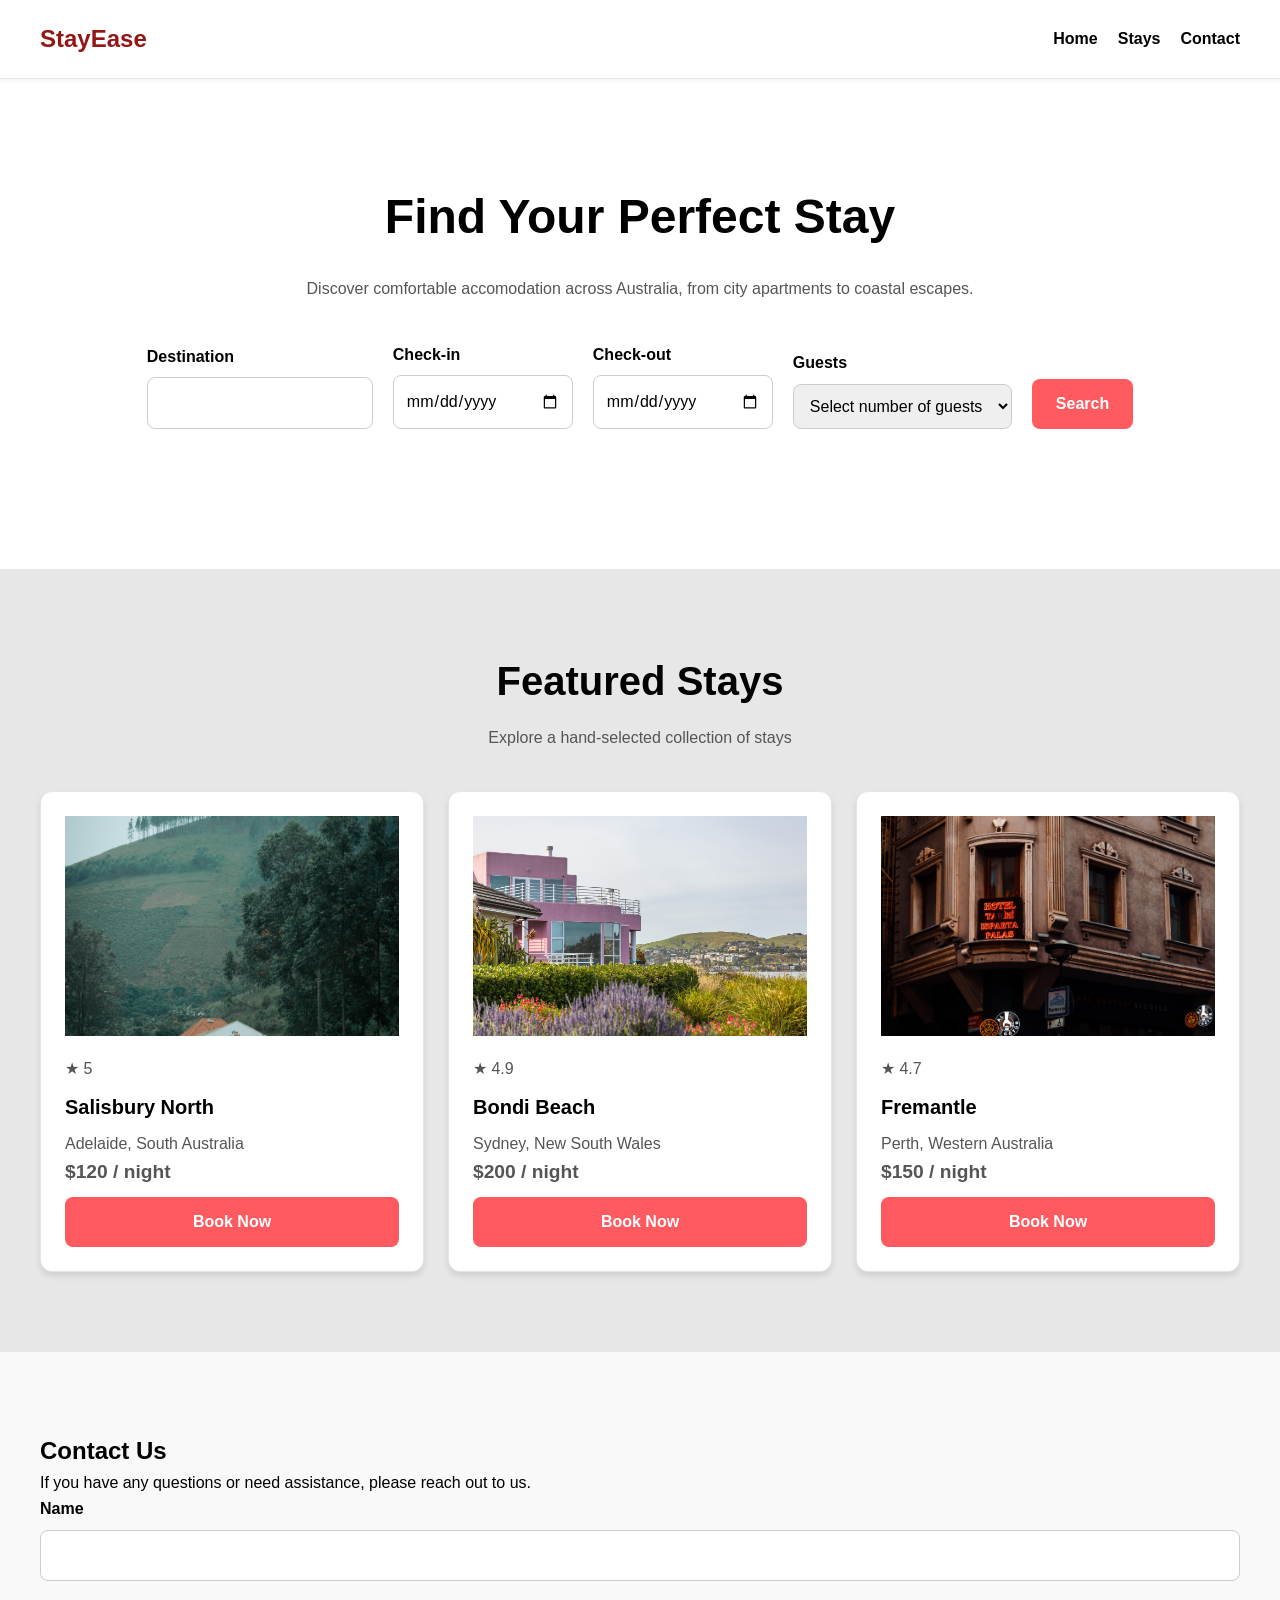
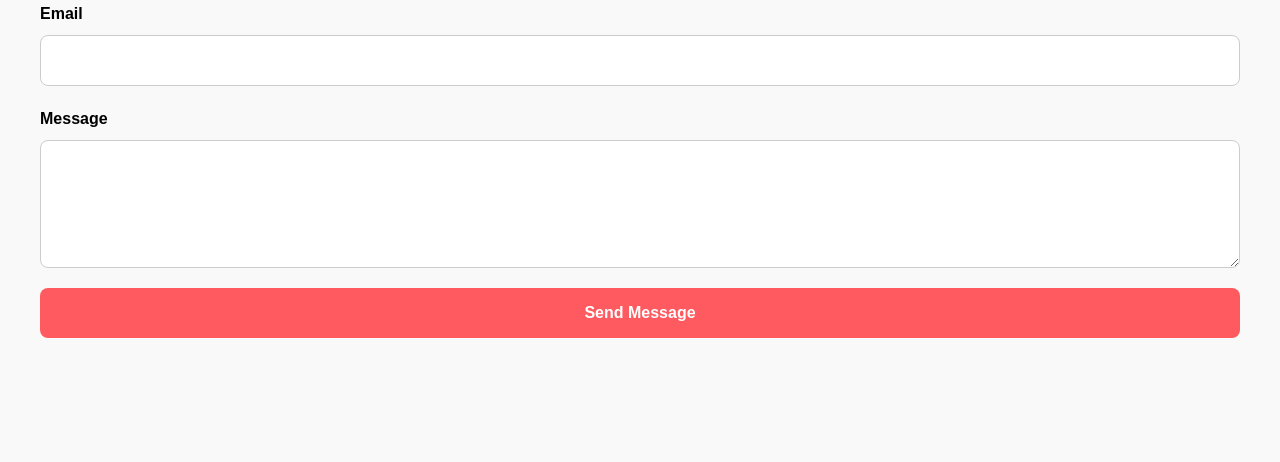
==== index.html @ 3d60852c "moving to out of folder" ====
<!DOCTYPE html>
<html lang="en">
<head>
    <meta charset="UTF-8">
    <meta name="viewport" content="width=device-width, initial-scale=1.0">
    <title>StayEase</title>

    <link rel="stylesheet" href="styles.css">
    
</head>
<body id="top">
    <header>
        <a href="index.html">StayEase</a>

        <!-- Main Navigation -->
        <nav>
            <ul>
                <li><a href="#top">Home</a></li>
                <li><a href="#featured-stays">Stays</a></li>
                <li><a href="#contact">Contact</a></li>
            </ul>
        </nav>

    </header>

    <main>
        <section class="hero">
            <h1>Find Your Perfect Stay</h1>
            <p>Discover comfortable accomodation across Australia,
                from city apartments to coastal escapes.
            </p>

            <!-- Search Form and booking criteria -->
            <form id="search-form">
                
                <div class="form-group">
                    <label for="destination">Destination</label>
                    <input type="text" 
                           id="destination" 
                           name="destination" 
                           required
                    >
                </div>

                <div class="form-group">
                    <label for="checkin">Check-in</label>
                    <input type="date" 
                           id="checkin" 
                           name="checkin" 
                           required
                    >
                </div>

                <div class="form-group">
                    <label for="checkout">Check-out</label>
                    <input type="date" 
                           id="checkout" 
                           name="checkout" 
                           required
                    >
                </div>

                <div class="form-group">
                    <label for="guests">Guests</label>
                    <select 
                        id="guests" 
                        name="guests"
                        required
                    >
                        <option value="">Select number of guests</option>
                        <option value="1">1 Guest</option>
                        <option value="2">2 Guests</option>
                        <option value="3">3 Guests</option>
                        <option value="4">4 Guests</option>
                        <option value="5">5+ Guests</option>
                    </select>
                </div>

                <button type="submit">Search</button>

            </form>

            <p
                id="search-message"
                role="status"
                aria-live="polite"
            ></p> 
            
        </section>

        <section class="featured-stays" id="featured-stays">

            <h2>Featured Stays</h2>

            <p>Explore a hand-selected collection of stays</p>


            <!-- Featured accommodation cards -->
            <div class="property-list">
                <article class="property-card">

                    <img src="Assets/salisbury.jpg" 
                    alt="Modern accommodation in Salisbury North, Adelaide" >

                    <p class="rating">★ 5</p>

                    <h3>Salisbury North</h3>
                    <p>Adelaide, South Australia</p>
                    <p class="price">$120 / night</p>

                    <button type="button" data-property="Salisbury North">Book Now</button>

    
                </article>

                <article class="property-card">

                    <img src="Assets/bondi.jpg" 
                    alt="Beachfront property overlooking Bondi Beach!" >
                    
                    <p class="rating">★ 4.9</p>

                    <h3>Bondi Beach</h3>
                    <p>Sydney, New South Wales</p>
                    <p class="price">$200 / night</p>

                    <button type="button" data-property="Bondi Beach">Book Now</button>
                </article>

                <article class="property-card">

                    <img src="Assets/perth.jpg" 
                    alt="Stylish accommodation in Fremantle">

                    <p class="rating">★ 4.7</p>
            
                    <h3>Fremantle</h3>
                    <p>Perth, Western Australia</p>
                    <p class="price">$150 / night</p>
                    <button type="button" data-property="fremantle">Book Now</button>
                </article>

            </div>
        </section>

        <section class="contact-section" id="contact">
            <h2>Contact Us</h2>
            <p>If you have any questions or need assistance, 
                please reach out to us.
            </p>

            <!-- Contact Form -->
            <form id="contact-form">
                <div class="form-group">
                    <label for="contact-name">Name</label>

                    <input
                        type="text" 
                        id="contact-name" 
                        name="contact-name" 
                        required
                    >
                </div>

                <div class="form-group">
                    <label for="contact-email">Email</label>

                    <input
                        type="email" 
                        id="contact-email" 
                        name="contact-email" 
                        required
                    >
                </div>

                <div class="form-group">
                    <label for="contact-message">Message</label>
                    
                    <textarea 
                        id="contact-message" 
                        name="contact-message" 
                        rows="4" 
                        required
                    ></textarea>
                </div>

                <button type="submit">
                    Send Message
                </button>

            </form>

            <p
                id="contact-status"
                role="status"
                aria-live="polite"
            ></p>
         </section>
    </main>

    <footer>
         
    </footer>

<script src="script.js"></script>

</body>
</html>
---- styles.css ----
/*================
    CSS Reset 
================*/

html {
    scroll-behavior: smooth;
}

* {
    box-sizing: border-box;
    margin: 0;
    padding: 0;
}

/*================
    Body
================*/

body {
    font-family: Arial, Helvetica , sans-serif;
    line-height: 1.6;
}

a {
    text-decoration: none;
    color: inherit;
}

/*================
    Header
================*/

header {
    position: sticky;
    top: 0;
    z-index: 1000;

    display: flex;
    justify-content: space-between;
    align-items: center;
    padding: 20px 40px;
    background-color: #ffffff;
    border-bottom: 1px solid #e5e5e5;
    box-shadow: 0 2px 4px rgba(0, 0, 0, 0.05);
}

header > a {
    color: rgb(149, 22, 22);
    font-size: 1.5rem;
    font-weight: bold;
}

nav ul { 
    display: flex;
    gap: 20px;
    list-style: none;
}

nav a {
    font-weight: 600;
    transition: color 0.3s ease;
}

nav a:hover {
    color: rgb(149, 22, 22);
}

nav a:focus-visible {
    outline: 3px solid rgba(149, 22, 22, 0.2);
    outline-offset: 2px;
    border-radius: 4px;
}


/*================
    Hero
================*/

.hero {
    padding: 100px 40px;
    text-align: center;
}

.hero h1 {
    font-size: 3rem;
    margin-bottom: 20px;
}

.hero p {
    max-width: 700px;
    margin: 0 auto 40px;
    color: #555;
}

.hero form{
    display: flex;
    justify-content: center;
    align-items: flex-end;
    gap: 20px;
    flex-wrap: wrap;
}

.form-group {
    display: flex;
    flex-direction: column;
    text-align: left;
}

.form-group label {
    display: block;
    margin-bottom: 8px;
    font-weight: bold;
}

.form-group input,
.form-group select {
    min-width: 180px;
    padding: 12px;
    border: 1px solid #ccc;
    border-radius: 8px;
    font: inherit;
}

.hero form button {
    padding: 12px 24px;
    background-color: #ff5a5f;
    color: white;
    border: none;
    border-radius: 8px;
    font: inherit;
    font-weight: bold;
    cursor: pointer;
    transition: background-color 0.3s ease;
}

.hero form button:hover {
    background-color: #e14b50;
}

.hero form button:focus-visible {
    outline: 3px solid rgba(149, 22, 22, 0.2);
    outline-offset: 2px;
    border-radius: 4px;
}

.featured-stays {
    padding: 80px 40px;
    background-color: #e7e7e7;
}

.featured-stays > h2 {
    text-align: center;
    font-size: 2.5rem;
    margin-bottom: 12px;
}

.featured-stays > p {
    max-width: 700px;
    margin: 0 auto 40px;
    text-align: center;
    color: #555;
}

.property-list {
    display: grid;
    grid-template-columns: repeat(auto-fit, minmax(260px, 1fr));
    gap: 24px;
    max-width: 1200px;
    margin: 0 auto;
}

@media (max-width: 600px) {
    .featured-stays {
        padding: 60px 20px;
    }

    .property-list{
    grid-template-columns: 1fr;
}
}



.property-card {
    padding: 24px;
    background-color: #ffffff;
    border: 1px solid #e5e5e5;
    border-radius: 12px;
    overflow: hidden;
    box-shadow: 0 4px 6px rgba(0, 0, 0, 0.1);
    transition: transform 0.3s ease, box-shadow 0.3s ease;
}

.property-card img {
    width: 100%;
    height: 220px;
    object-fit: cover;
    display:block;
    margin-bottom: 20px;
}

.property-card:hover {
    transform: translateY(-5px);
    box-shadow: 0 8px 12px rgba(0, 0, 0, 0.12);
}

.property-card button:focus-visible {
    outline: 3px solid rgba(149, 22, 22, 0.2);
    outline-offset: 2px;
    border-radius: 4px;
}

.property-card h3 {
    margin-bottom: 8px;
    font-size: 1.25rem;
}

.property-card p {
    color: #555;
}

.property-card p:last-child {
    margin-top: 10px;
    font-weight: bold;
    color: rgb(149, 22, 22);
}

.price {
    font-size: 1.2rem;
    font-weight: bold;
    color: rgb(190, 24, 24);
}

.rating {
    font-size: 1rem;
    color: #ffcc00;
    margin-bottom: 10px;
}

.property-card button {
    width: 100%;
    margin-top: 10px;
    padding: 12px 18px;
    background-color: #ff5a5f;
    color: #ffffff;
    border: none;
    border-radius: 8px;
    font: inherit;
    font-weight: bold;
    cursor: pointer;
    transition: background-color 0.3s ease;
}

.property-card button:hover {
    background-color: #e14b50;
    transform: translateY(-2px);
}

/*================
    Contact Section
================*/

.contact-section {
    padding: 80px 40px;
    background-color: #f9f9f9;
}

.contact-content {
    width: 100%;
    max-width: 700px;
    margin: 0 auto;
}

.contact-content h2 {
    text-align: center;
    font-size: 2.5rem;
    margin-bottom: 12px;
}

.contact-content > p {
    max-width: 600px;
    margin: 0 auto 32px;
    text-align: center;
    color: #555;
}

#contact-form {
    display: grid;
    gap: 20px;
}

#contact-form input,
#contact-form textarea {
    width: 100%;
    padding: 12px;
    border: 1px solid #ccc;
    border-radius: 8px;
    font: inherit;
}

#contact-form textarea {
    resize:vertical;
}

#contact-form input:focus,
#contact-form textarea:focus {
    outline: 3px solid rgba(149, 22, 22, 0.2);
    border-color: rgb(149, 22, 22);
}

#contact-form button {
    padding: 12px 24px;
    background-color: #ff5a5f;
    color: white;
    border: none;
    border-radius: 8px;
    font: inherit;
    font-weight: bold;
    cursor: pointer;
    transition: background-color 0.3s ease;
}

#contact-form button:hover {
    background-color: rgb(120, 18, 18);
    transform: translateY(-2px);
}

#contact-form button:focus-visible {
    outline: 3px solid rgba(149, 22, 22, 0.2);
    outline-offset: 2px;
    border-radius: 4px;
}

#contact-status {
    min-height: 24px;
    margin-top: 20px;
    text-align: center;
    font-weight: bold;
}

@media (max-width: 600px) {
    .contact-section {
        padding: 60px 20px;
    }
}
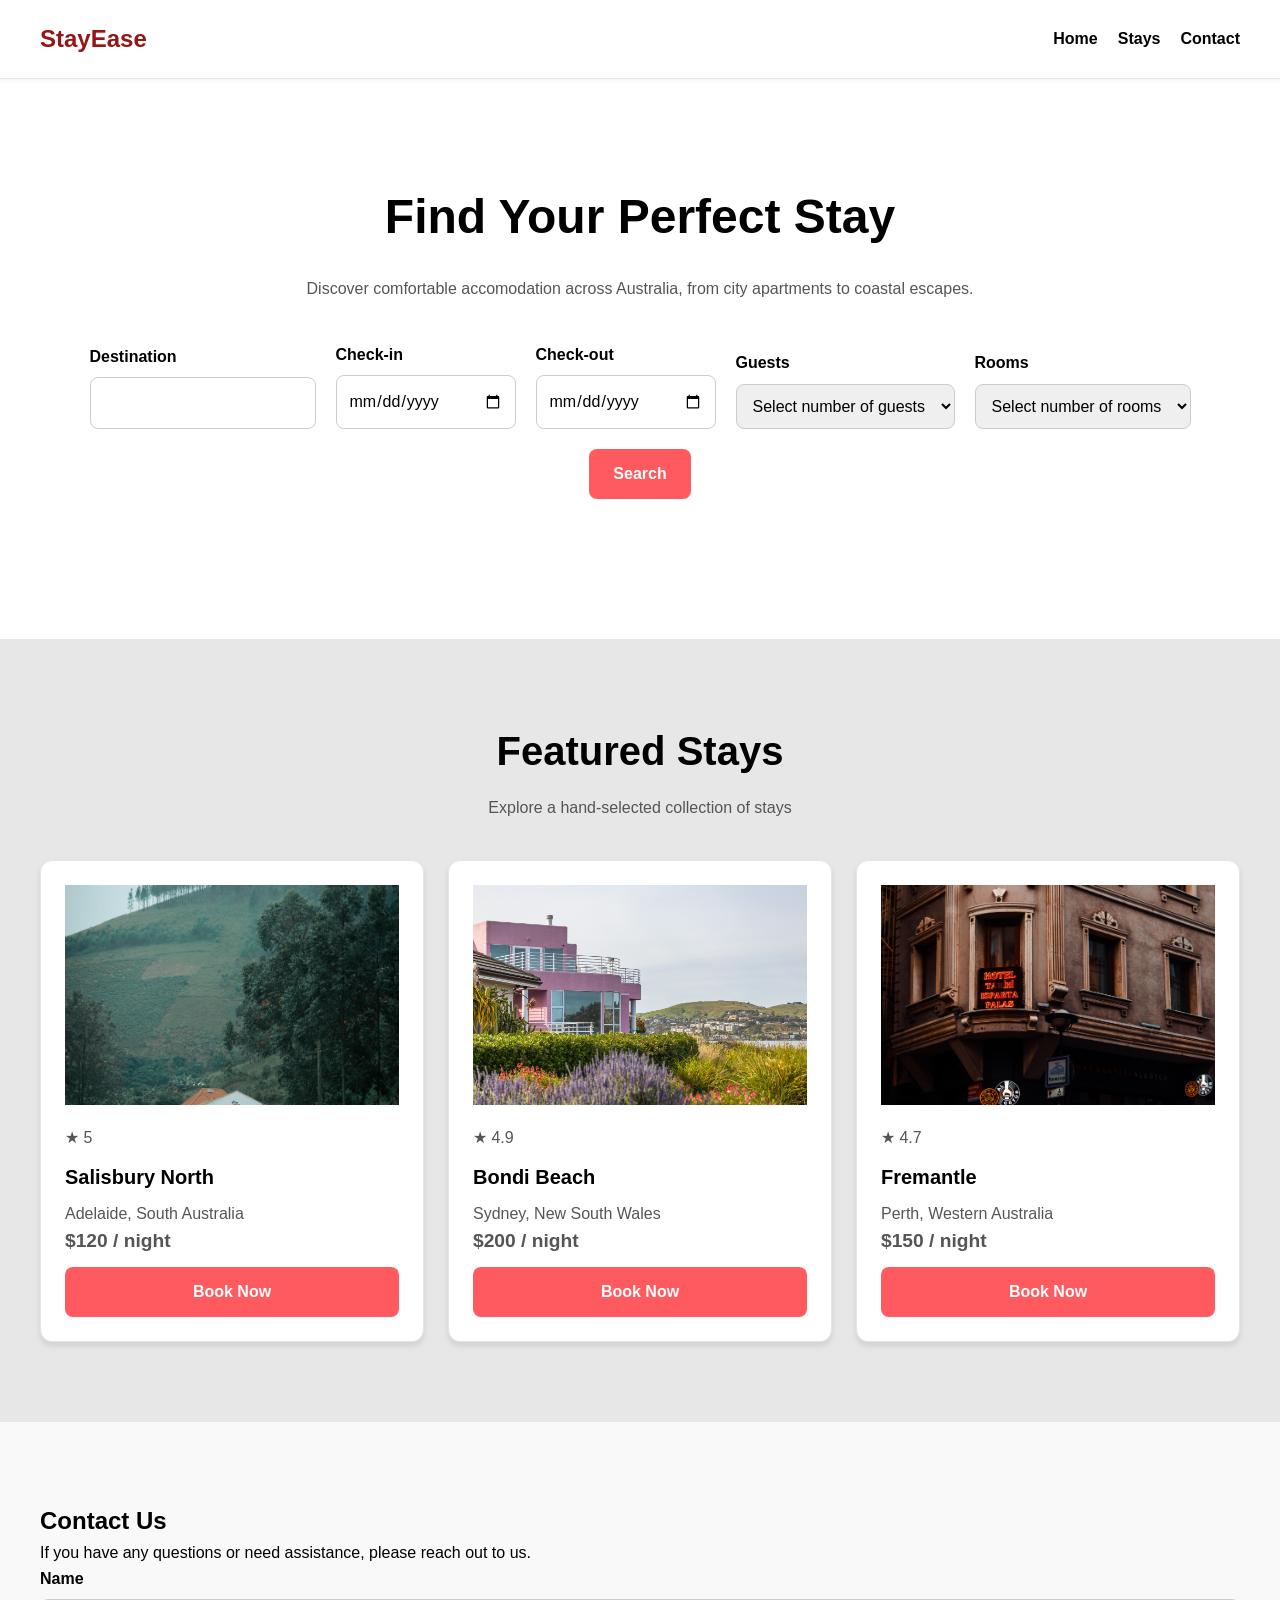
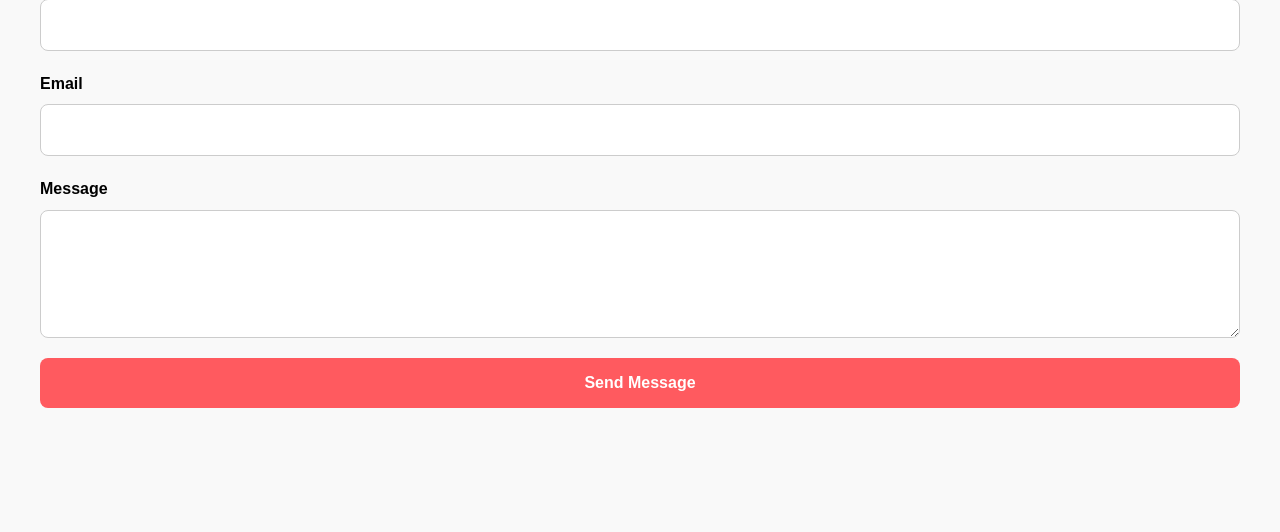
==== commit da8a3942: "improve booking flow and add rooms selector" ====
--- a/index.html
+++ b/index.html
@@ -72,14 +72,33 @@
                         <option value="2">2 Guests</option>
                         <option value="3">3 Guests</option>
                         <option value="4">4 Guests</option>
-                        <option value="5">5+ Guests</option>
+                        <option value="5">5 Guests</option>
+                        <option value="6+">6+ Guests</option>
                     </select>
                 </div>
 
+                <div class="form-group">
+                <label for="rooms">Rooms</label>
+
+                <select
+                    id="rooms" 
+                    name="rooms"
+                    required
+                >
+                        <option value="">Select number of rooms</option>
+                        <option value="1">1 Room</option>
+                        <option value="2">2 Rooms</option>
+                        <option value="3">3 Rooms</option>
+                        <option value="4">4 Rooms</option>
+                        <option value="5+">5+ Rooms</option>
+                </select>
+            </div>
+
                 <button type="submit">Search</button>
 
             </form>
 
+        
             <p
                 id="search-message"
                 role="status"
